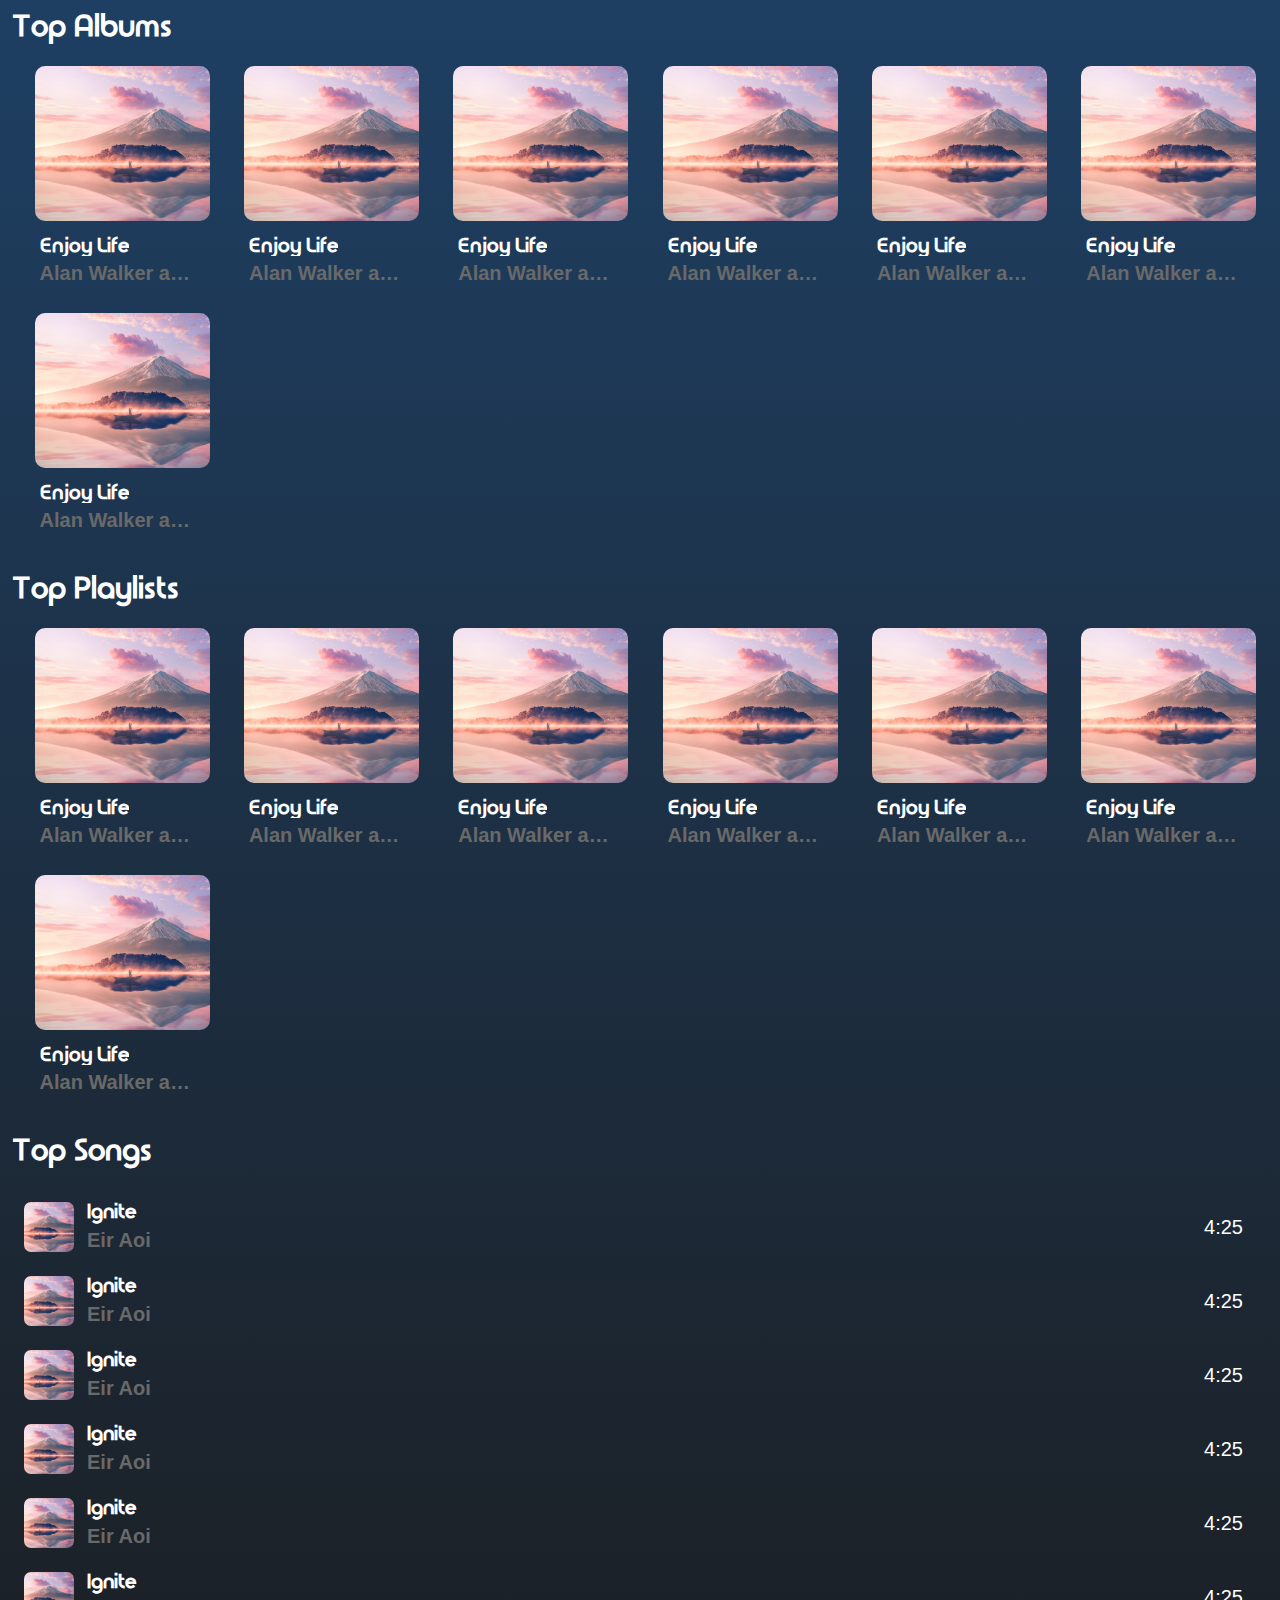
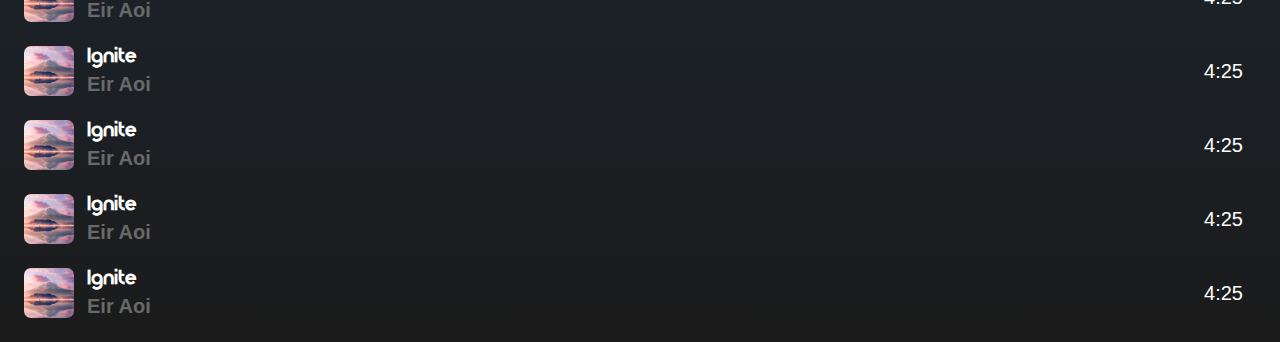
==== index/browse.html @ 94cae19e "Initialize Browse Section" ====
<!DOCTYPE html>
<html lang="en">
<head>
    <meta charset="UTF-8">
    <meta http-equiv="X-UA-Compatible" content="IE=edge">
    <meta name="viewport" content="width=device-width, initial-scale=1.0">
    <title>Browse Section</title>

    <!-- stylesheet link -->
    <link rel="stylesheet" href="../css/main.css">
    
    <!-- Add the Favicon -->
    <link rel="shortcut icon" href="../components/icons/icons8-music-32 (1).png" type="image/x-icon">

    <!-- FontAwesome CDN -->
    <link rel="stylesheet" href="https://cdnjs.cloudflare.com/ajax/libs/font-awesome/6.4.0/css/all.min.css" integrity="sha512-iecdLmaskl7CVkqkXNQ/ZH/XLlvWZOJyj7Yy7tcenmpD1ypASozpmT/E0iPtmFIB46ZmdtAc9eNBvH0H/ZpiBw==" crossorigin="anonymous" referrerpolicy="no-referrer" />

</head>
<body style="min-height: 100vh;">
    
    
    <section id="top-albums">
        <h2 class="section-title">Top Albums</h2>
        <ul class="boxs-list">
            <div class="box">
                <div class="box-thumb">
                    <img src="../components/images/img1.jpg" alt="box thumb">
                </div>
                    <h4 class="box-name">Enjoy Life</h4>
                    <h4 class="box-info">Alan Walker and Maissen Belgacem from the great Japan</h4>
            </div>
            <div class="box">
                <div class="box-thumb">
                    <img src="../components/images/img1.jpg" alt="box thumb">
                </div>
                    <h4 class="box-name">Enjoy Life</h4>
                    <h4 class="box-info">Alan Walker and Maissen Belgacem from the great Japan</h4>
            </div>
            <div class="box">
                <div class="box-thumb">
                    <img src="../components/images/img1.jpg" alt="box thumb">
                </div>
                    <h4 class="box-name">Enjoy Life</h4>
                    <h4 class="box-info">Alan Walker and Maissen Belgacem from the great Japan</h4>
            </div>
            <div class="box">
                <div class="box-thumb">
                    <img src="../components/images/img1.jpg" alt="box thumb">
                </div>
                    <h4 class="box-name">Enjoy Life</h4>
                    <h4 class="box-info">Alan Walker and Maissen Belgacem from the great Japan</h4>
            </div>
            <div class="box">
                <div class="box-thumb">
                    <img src="../components/images/img1.jpg" alt="box thumb">
                </div>
                    <h4 class="box-name">Enjoy Life</h4>
                    <h4 class="box-info">Alan Walker and Maissen Belgacem from the great Japan</h4>
            </div>
            <div class="box">
                <div class="box-thumb">
                    <img src="../components/images/img1.jpg" alt="box thumb">
                </div>
                    <h4 class="box-name">Enjoy Life</h4>
                    <h4 class="box-info">Alan Walker and Maissen Belgacem from the great Japan</h4>
            </div>
            <div class="box">
                <div class="box-thumb">
                    <img src="../components/images/img1.jpg" alt="box thumb">
                </div>
                    <h4 class="box-name">Enjoy Life</h4>
                    <h4 class="box-info">Alan Walker and Maissen Belgacem from the great Japan</h4>
            </div>            
    </section>

    <section id="top-playlists">
        <h2 class="section-title">Top Playlists</h2>
        <ul class="boxs-list">
            <div class="box">
                <div class="box-thumb">
                    <img src="../components/images/img1.jpg" alt="box thumb">
                </div>
                    <h4 class="box-name">Enjoy Life</h4>
                    <h4 class="box-info">Alan Walker and Maissen Belgacem from the great Japan</h4>
            </div>
            <div class="box">
                <div class="box-thumb">
                    <img src="../components/images/img1.jpg" alt="box thumb">
                </div>
                    <h4 class="box-name">Enjoy Life</h4>
                    <h4 class="box-info">Alan Walker and Maissen Belgacem from the great Japan</h4>
            </div>
            <div class="box">
                <div class="box-thumb">
                    <img src="../components/images/img1.jpg" alt="box thumb">
                </div>
                    <h4 class="box-name">Enjoy Life</h4>
                    <h4 class="box-info">Alan Walker and Maissen Belgacem from the great Japan</h4>
            </div>
            <div class="box">
                <div class="box-thumb">
                    <img src="../components/images/img1.jpg" alt="box thumb">
                </div>
                    <h4 class="box-name">Enjoy Life</h4>
                    <h4 class="box-info">Alan Walker and Maissen Belgacem from the great Japan</h4>
            </div>
            <div class="box">
                <div class="box-thumb">
                    <img src="../components/images/img1.jpg" alt="box thumb">
                </div>
                    <h4 class="box-name">Enjoy Life</h4>
                    <h4 class="box-info">Alan Walker and Maissen Belgacem from the great Japan</h4>
            </div>
            <div class="box">
                <div class="box-thumb">
                    <img src="../components/images/img1.jpg" alt="box thumb">
                </div>
                    <h4 class="box-name">Enjoy Life</h4>
                    <h4 class="box-info">Alan Walker and Maissen Belgacem from the great Japan</h4>
            </div>
            <div class="box">
                <div class="box-thumb">
                    <img src="../components/images/img1.jpg" alt="box thumb">
                </div>
                    <h4 class="box-name">Enjoy Life</h4>
                    <h4 class="box-info">Alan Walker and Maissen Belgacem from the great Japan</h4>
            </div>            
    </section>

    <section id="top-songs" class="playlists-container">
        <h2 class="section-title">Top Songs</h2>
        <ol>
            <li>
                <div class="box">
                    <div class="box-thumb">
                        <img src="../components/images/img1.jpg" alt="song thumb image couldn't be reloaded :(">
                    </div>
                    <div>
                    <h4 class="box-name">Ignite</h4>
                    <h4 class="box-info">Eir Aoi</h4>
                    </div>
                </div>
                <div>
                    <i class="fa-solid fa-square-caret-down"></i>
                    <span>4:25</span>
                </div>
            </li>
            <li>
                <div class="box">
                    <div class="box-thumb">
                        <img src="../components/images/img1.jpg" alt="song thumb image couldn't be reloaded :(">
                    </div>
                    <div>
                    <h4 class="box-name">Ignite</h4>
                    <h4 class="box-info">Eir Aoi</h4>
                    </div>
                </div>
                <div>
                    <i class="fa-solid fa-square-caret-down"></i>
                    <span>4:25</span>
                </div>
            </li>
            <li>
                <div class="box">
                    <div class="box-thumb">
                        <img src="../components/images/img1.jpg" alt="song thumb image couldn't be reloaded :(">
                    </div>
                    <div>
                    <h4 class="box-name">Ignite</h4>
                    <h4 class="box-info">Eir Aoi</h4>
                    </div>
                </div>
                <div>
                    <i class="fa-solid fa-square-caret-down"></i>
                    <span>4:25</span>
                </div>
            </li>
            <li>
                <div class="box">
                    <div class="box-thumb">
                        <img src="../components/images/img1.jpg" alt="song thumb image couldn't be reloaded :(">
                    </div>
                    <div>
                    <h4 class="box-name">Ignite</h4>
                    <h4 class="box-info">Eir Aoi</h4>
                    </div>
                </div>
                <div>
                    <i class="fa-solid fa-square-caret-down"></i>
                    <span>4:25</span>
                </div>
            </li>
            <li>
                <div class="box">
                    <div class="box-thumb">
                        <img src="../components/images/img1.jpg" alt="song thumb image couldn't be reloaded :(">
                    </div>
                    <div>
                    <h4 class="box-name">Ignite</h4>
                    <h4 class="box-info">Eir Aoi</h4>
                    </div>
                </div>
                <div>
                    <i class="fa-solid fa-square-caret-down"></i>
                    <span>4:25</span>
                </div>
            </li>
            <li>
                <div class="box">
                    <div class="box-thumb">
                        <img src="../components/images/img1.jpg" alt="song thumb image couldn't be reloaded :(">
                    </div>
                    <div>
                    <h4 class="box-name">Ignite</h4>
                    <h4 class="box-info">Eir Aoi</h4>
                    </div>
                </div>
                <div>
                    <i class="fa-solid fa-square-caret-down"></i>
                    <span>4:25</span>
                </div>
            </li>
            <li>
                <div class="box">
                    <div class="box-thumb">
                        <img src="../components/images/img1.jpg" alt="song thumb image couldn't be reloaded :(">
                    </div>
                    <div>
                    <h4 class="box-name">Ignite</h4>
                    <h4 class="box-info">Eir Aoi</h4>
                    </div>
                </div>
                <div>
                    <i class="fa-solid fa-square-caret-down"></i>
                    <span>4:25</span>
                </div>
            </li>
            <li>
                <div class="box">
                    <div class="box-thumb">
                        <img src="../components/images/img1.jpg" alt="song thumb image couldn't be reloaded :(">
                    </div>
                    <div>
                    <h4 class="box-name">Ignite</h4>
                    <h4 class="box-info">Eir Aoi</h4>
                    </div>
                </div>
                <div>
                    <i class="fa-solid fa-square-caret-down"></i>
                    <span>4:25</span>
                </div>
            </li>
            <li>
                <div class="box">
                    <div class="box-thumb">
                        <img src="../components/images/img1.jpg" alt="song thumb image couldn't be reloaded :(">
                    </div>
                    <div>
                    <h4 class="box-name">Ignite</h4>
                    <h4 class="box-info">Eir Aoi</h4>
                    </div>
                </div>
                <div>
                    <i class="fa-solid fa-square-caret-down"></i>
                    <span>4:25</span>
                </div>
            </li>
            <li>
                <div class="box">
                    <div class="box-thumb">
                        <img src="../components/images/img1.jpg" alt="song thumb image couldn't be reloaded :(">
                    </div>
                    <div>
                    <h4 class="box-name">Ignite</h4>
                    <h4 class="box-info">Eir Aoi</h4>
                    </div>
                </div>
                <div>
                    <i class="fa-solid fa-square-caret-down"></i>
                    <span>4:25</span>
                </div>
            </li>
        </ol>        
    </section>

</body>
</html>
---- css/main.css ----
@font-face {
  font-family: "Astonpoliz";
  src: url("../../components/fonts/Astonpoliz.ttf") format("truetype");
}
html, body, div, span, applet, object, iframe,
h1, h2, h3, h4, h5, h6, p, blockquote, pre,
a, abbr, acronym, address, big, cite, code,
del, dfn, em, img, ins, kbd, q, s, samp,
small, strike, strong, sub, sup, tt, var,
b, u, i, center,
dl, dt, dd, ol, ul, li,
fieldset, form, label, legend,
table, caption, tbody, tfoot, thead, tr, th, td,
article, aside, canvas, details, embed,
figure, figcaption, footer, header, hgroup,
menu, nav, output, ruby, section, summary,
time, mark, audio, video {
  margin: 0;
  padding: 0;
  border: 0;
  box-sizing: border-box;
}

body {
  line-height: 1;
}

ol, ul {
  list-style: none;
}

blockquote, q {
  quotes: none;
}

blockquote:before, blockquote:after,
q:before, q:after {
  content: "";
  content: none;
}

table {
  border-collapse: collapse;
  border-spacing: 0;
}

*::selection {
  background: #30649e;
  color: #fff;
}

.container {
  padding: 0 2.5%;
}

.row {
  display: flex;
  flex-wrap: nowrap;
}

@media only screen and (max-width: 600px) {
  .col-0 {
    display: none;
  }
  .col-1 {
    width: 8.33%;
  }
  .col-2 {
    width: 16.66%;
  }
  .col-3 {
    width: 25%;
  }
  .col-4 {
    width: 33.33%;
  }
  .col-5 {
    width: 41.66%;
  }
  .col-6 {
    width: 50%;
  }
  .col-7 {
    width: 58.33%;
  }
  .col-8 {
    width: 66.66%;
  }
  .col-9 {
    width: 75%;
  }
  .col-10 {
    width: 83.33%;
  }
  .col-11 {
    width: 91.66%;
  }
  .col-12 {
    width: 100%;
  }
}
@media only screen and (min-width: 600px) and (max-width: 768px) {
  .col-sm-0 {
    display: none;
  }
  .col-sm-1 {
    width: 8.33%;
  }
  .col-sm-2 {
    width: 16.66%;
  }
  .col-sm-3 {
    width: 25%;
  }
  .col-sm-4 {
    width: 33.33%;
  }
  .col-sm-5 {
    width: 41.66%;
  }
  .col-sm-6 {
    width: 50%;
  }
  .col-sm-7 {
    width: 58.33%;
  }
  .col-sm-8 {
    width: 66.66%;
  }
  .col-sm-9 {
    width: 75%;
  }
  .col-sm-10 {
    width: 83.33%;
  }
  .col-sm-11 {
    width: 91.66%;
  }
  .col-sm-12 {
    width: 100%;
  }
}
@media only screen and (min-width: 768px) and (max-width: 992px) {
  .col-md-0 {
    display: none;
  }
  .col-md-1 {
    width: 8.33%;
  }
  .col-md-2 {
    width: 16.66%;
  }
  .col-md-3 {
    width: 25%;
  }
  .col-md-4 {
    width: 33.33%;
  }
  .col-md-5 {
    width: 41.66%;
  }
  .col-md-6 {
    width: 50%;
  }
  .col-md-7 {
    width: 58.33%;
  }
  .col-md-8 {
    width: 66.66%;
  }
  .col-md-9 {
    width: 75%;
  }
  .col-md-10 {
    width: 83.33%;
  }
  .col-md-11 {
    width: 91.66%;
  }
  .col-md-12 {
    width: 100%;
  }
}
@media only screen and (min-width: 992px) and (max-width: 1200px) {
  .box {
    padding: 0 5%;
  }
  .col-lg-0 {
    display: none;
  }
  .col-lg-1 {
    width: 8.33%;
  }
  .col-lg-2 {
    width: 16.66%;
  }
  .col-lg-3 {
    width: 25%;
  }
  .col-lg-4 {
    width: 33.33%;
  }
  .col-lg-5 {
    width: 41.66%;
  }
  .col-lg-6 {
    width: 50%;
  }
  .col-lg-7 {
    width: 58.33%;
  }
  .col-lg-8 {
    width: 66.66%;
  }
  .col-lg-9 {
    width: 75%;
  }
  .col-lg-10 {
    width: 83.33%;
  }
  .col-lg-11 {
    width: 91.66%;
  }
  .col-lg-12 {
    width: 100%;
  }
}
@media only screen and (min-width: 1200px) {
  .box {
    padding: 0 6%;
  }
  .col-ex-lg-0 {
    display: none;
  }
  .col-ex-lg-1 {
    width: 8.33%;
  }
  .col-ex-lg-2 {
    width: 16.66%;
  }
  .col-ex-lg-3 {
    width: 25%;
  }
  .col-ex-lg-4 {
    width: 33.33%;
  }
  .col-ex-lg-5 {
    width: 41.66%;
  }
  .col-ex-lg-6 {
    width: 50%;
  }
  .col-ex-lg-7 {
    width: 58.33%;
  }
  .col-ex-lg-8 {
    width: 66.66%;
  }
  .col-ex-lg-9 {
    width: 75%;
  }
  .col-ex-lg-10 {
    width: 83.33%;
  }
  .col-ex-lg-11 {
    width: 91.66%;
  }
  .col-ex-lg-12 {
    width: 100%;
  }
}
#navbar {
  height: 60px;
  color: white;
  background: #1b1b1b;
  position: fixed;
  top: 0;
  left: 0;
  width: 100%;
  z-index: 10;
}
#navbar .row {
  justify-content: space-between;
  flex-wrap: nowrap;
  align-items: center;
  height: inherit;
  padding: 0 1.3rem;
}
#navbar .row div {
  display: flex;
  align-items: center;
}
#navbar .navbar__logo {
  font-size: 3.2rem;
  display: inline-block;
  margin-left: 2rem;
}
#navbar .navbar__logo span {
  color: #2a588a;
}
#navbar i {
  font-size: 3.2rem;
  cursor: pointer;
}

@media only screen and (min-width: 769px) {
  #navbar {
    display: none;
  }
}
#aside-menu {
  width: 220px;
  background: black;
  height: calc(100vh - 80px);
  font-size: 1.9rem;
  font-family: sans-serif;
  overflow-y: scroll;
  scroll-behavior: smooth;
  padding-top: 1rem;
  display: inline-flex;
  flex-direction: column;
  justify-content: space-between;
  position: fixed;
  left: 0;
  top: 0;
  /* width */
  /* Track */
  /* Handle */
  /* Handle on hover */
}
#aside-menu::-webkit-scrollbar {
  width: 8px;
}
#aside-menu::-webkit-scrollbar-track {
  background: none;
}
#aside-menu::-webkit-scrollbar-thumb {
  background: #353535;
}
#aside-menu::-webkit-scrollbar-thumb:hover {
  background: #4e4e4e;
}
#aside-menu .aside-menu__links .aside-menu__item {
  color: #696969;
  text-decoration: none;
  display: block;
  padding: 1.5rem 1.3rem;
  cursor: pointer;
  font-weight: bold;
  display: flex;
  transition: 0.2s;
}
#aside-menu .aside-menu__links .aside-menu__item i {
  margin-right: 0.8rem;
}
#aside-menu .aside-menu__links .aside-menu__item:hover {
  background-color: rgba(30, 63, 99, 0.3);
}
#aside-menu .aside-menu__links .aside-menu__item:active {
  background-color: rgba(80, 138, 202, 0.3);
}
#aside-menu .aside-menu__links .aside-menu__separator {
  color: #696969;
  text-decoration: none;
  display: block;
  padding: 1.5rem 1.3rem;
  cursor: pointer;
  font-weight: bold;
  display: flex;
  color: white !important;
  padding-top: 4rem;
  font-family: "Astonpoliz", sans-serif;
  color: #2a588a;
  font-size: 2.3rem;
  cursor: initial;
}
#aside-menu .aside-menu__links .aside-menu__separator i {
  margin-right: 0.8rem;
}
#aside-menu #aside-menu__log-in {
  font-size: 1.9rem;
  margin: 5rem 0.2rem 1rem 1rem;
  padding: 1.4rem 3.5rem;
  display: block;
  font-family: "Astonpoliz", sans-serif;
  background: #1e3f63;
  color: white;
  text-decoration: none;
  cursor: pointer;
  text-align: center;
}

#aside-menu__behind {
  position: fixed;
  width: 100vw;
  height: calc(100vh - 60px);
  background-color: rgba(255, 255, 255, 0.561);
  top: 60px;
  left: 0;
  opacity: 0;
  display: none;
  transition: opacity 0.9s;
  z-index: 9;
}

@media only screen and (max-width: 769px) {
  #aside-menu {
    height: calc(100vh - 80px - 60px);
    left: -220px;
    top: 60px;
    transition: 0.2s left;
    transition-timing-function: ease-in-out;
    z-index: 10;
  }
  .active-aside-menu {
    left: 0 !important;
  }
  .active-aside-menu-behind {
    display: block !important;
    transition: opacity 0.9s;
    opacity: 0.3 !important;
  }
}
.active-aside-menu-item {
  color: #2a588a !important;
}

#loader-section {
  height: calc(100vh - 80px);
  width: calc(100% - 220px);
  box-sizing: border-box;
  margin-left: 220px;
  display: block;
  overflow-y: scroll;
  scroll-behavior: smooth;
  /* Track */
  /* Handle */
  /* Handle on hover */
}
#loader-section::-webkit-scrollbar {
  width: 12px;
}
#loader-section::-webkit-scrollbar-track {
  background: none;
}
#loader-section::-webkit-scrollbar-thumb {
  background: gray;
}
#loader-section::-webkit-scrollbar-thumb:hover {
  background: #676767;
}

@media only screen and (max-width: 769px) {
  #loader-section {
    margin-left: 0;
    margin-top: 60px;
    height: calc(100vh - 60px - 80px);
    width: 100%;
  }
}
.no-scroll {
  overflow-y: hidden;
}

.active-section {
  display: block !important;
}

#toolbar {
  width: 100%;
  height: 80px;
  background: #1b1b1b;
  position: fixed;
  left: 0;
  bottom: 0;
  z-index: 10;
}
#toolbar .row {
  height: 100%;
}
#toolbar .row > div {
  padding: 1rem;
  height: 100%;
}
#toolbar i {
  transition: 0.2s;
  cursor: pointer;
  font-size: 1.9rem;
}
#toolbar i:hover {
  color: #2a588a;
}
#toolbar #toolbar__music-thumb {
  display: flex;
  align-items: center;
  justify-content: center;
}
#toolbar #toolbar__music-thumb div {
  width: 5rem;
  height: 5rem;
  overflow: hidden;
  display: flex;
  align-items: center;
  justify-content: center;
  border-radius: 50%;
}
#toolbar #toolbar__music-thumb img {
  height: 100%;
}
#toolbar #toolbar__music-name {
  padding: 0.7rem;
  font-weight: 400;
}
#toolbar #toolbar__music-name h4 {
  font-size: 1.9rem;
  margin-bottom: 1rem;
}
#toolbar #toolbar__music-name h5 {
  color: #696969;
  font-family: sans-serif;
}
#toolbar #toolbar__playback-controls {
  display: flex;
  flex-direction: column;
  align-items: center;
  justify-content: flex-end;
  padding-bottom: 1.3rem;
}
#toolbar #toolbar__playback-controls #toolbar__playback-buttons {
  margin-bottom: 1.3rem;
}
#toolbar #toolbar__playback-controls #toolbar__playback-buttons > * {
  padding: 1rem;
  padding-bottom: 0.5rem;
}
#toolbar #toolbar__playback-controls #toolbar__playback-buttons #play-stop {
  font-size: 2.5rem;
}
#toolbar #toolbar__playback-controls input {
  width: 100%;
}
#toolbar #toolbar__playback-controls input {
  appearance: none;
  height: 3px;
  border-radius: 5px;
  background: #d3d3d3;
  outline: none;
  opacity: 0.7;
  transition: 0.2s;
  transition: opacity 0.2s;
}
#toolbar #toolbar__playback-controls input:hover {
  opacity: 1;
}
#toolbar #toolbar__playback-controls input::-webkit-slider-thumb {
  appearance: none;
  width: 15px;
  height: 15px;
  border-radius: 50%;
  background: #2a588a;
  cursor: pointer;
}
#toolbar #toolbar__playback-controls input::-moz-range-thumb {
  appearance: none;
  width: 15px;
  height: 15px;
  border-radius: 50%;
  background: #2a588a;
  cursor: pointer;
}
#toolbar #toolbar__settings {
  padding-bottom: 1.3rem;
}
#toolbar #toolbar__settings .row {
  align-items: center;
  justify-content: center;
}
#toolbar #toolbar__settings .row div {
  border: none;
  height: fit-content;
  display: flex;
  align-items: flex-end;
  justify-content: center;
  padding: 0;
}
#toolbar #toolbar__settings .row div input {
  margin: 0 1rem;
  margin-bottom: 0.3rem;
  width: 70%;
}
#toolbar #toolbar__settings .row div input {
  appearance: none;
  height: 3px;
  border-radius: 5px;
  background: #d3d3d3;
  outline: none;
  opacity: 0.7;
  transition: 0.2s;
  transition: opacity 0.2s;
}
#toolbar #toolbar__settings .row div input:hover {
  opacity: 1;
}
#toolbar #toolbar__settings .row div input::-webkit-slider-thumb {
  appearance: none;
  width: 15px;
  height: 15px;
  border-radius: 50%;
  background: #2a588a;
  cursor: pointer;
}
#toolbar #toolbar__settings .row div input::-moz-range-thumb {
  appearance: none;
  width: 15px;
  height: 15px;
  border-radius: 50%;
  background: #2a588a;
  cursor: pointer;
}
#toolbar #toolbar__settings .row i {
  outline: none;
}

#about-section {
  background: gray;
}

#albums-section {
  background: red;
}

#artist-section {
  background: darkcyan;
}

#top-albums,
#top-playlists {
  scroll-behavior: smooth;
  /* Track */
  /* Handle */
  /* Handle on hover */
  padding: 1.2rem;
  margin-bottom: 1rem;
}
#top-albums::-webkit-scrollbar,
#top-playlists::-webkit-scrollbar {
  width: 12px;
}
#top-albums::-webkit-scrollbar-track,
#top-playlists::-webkit-scrollbar-track {
  background: none;
}
#top-albums::-webkit-scrollbar-thumb,
#top-playlists::-webkit-scrollbar-thumb {
  background: gray;
}
#top-albums::-webkit-scrollbar-thumb:hover,
#top-playlists::-webkit-scrollbar-thumb:hover {
  background: #676767;
}
#top-albums .boxs-list,
#top-playlists .boxs-list {
  display: grid;
  grid-template-columns: repeat(auto-fill, minmax(195px, 1fr));
  row-gap: 2rem;
  margin: auto;
}
#top-albums .section-title,
#top-playlists .section-title {
  margin-bottom: 2.4rem;
  font-family: "Astonpoliz", sans-serif;
}
#top-albums .box,
#top-playlists .box {
  display: flex;
  align-items: flex-start;
  flex-direction: column;
  justify-content: flex-start;
  margin: 0 10px;
  text-align: left;
  cursor: pointer;
}
#top-albums .box .box-thumb,
#top-playlists .box .box-thumb {
  height: 155px;
  width: 175px;
  display: inherit;
  align-items: inherit;
  justify-content: inherit;
  overflow: hidden;
  margin-bottom: 1.5rem;
  border-radius: 1rem;
}
#top-albums .box .box-thumb img,
#top-playlists .box .box-thumb img {
  height: 100%;
}
#top-albums .box .box-name,
#top-playlists .box .box-name {
  font-family: "Astonpoliz", sans-serif;
  margin-bottom: 0.7rem;
  overflow: hidden;
  text-overflow: ellipsis;
  display: -webkit-box;
  -webkit-line-clamp: 1; /* number of lines to show */
  -webkit-box-orient: vertical;
  margin-left: 0.5rem;
}
#top-albums .box .box-info,
#top-playlists .box .box-info {
  color: #696969;
  max-width: 100%;
  margin-bottom: 1rem;
  overflow: hidden;
  text-overflow: ellipsis;
  display: -webkit-box;
  -webkit-line-clamp: 1; /* number of lines to show */
  -webkit-box-orient: vertical;
  margin-left: 0.5rem;
}

#top-songs {
  padding: 1.2rem;
}
#top-songs .section-title {
  margin-bottom: 2.4rem;
  font-family: "Astonpoliz", sans-serif;
}
#top-songs li {
  display: flex;
  justify-content: space-between;
  align-items: center;
  transition: background-color 0.2s;
  margin-right: 1.3rem;
  list-style-type: none;
  padding: 1.2rem;
  border-radius: 5px;
  cursor: pointer;
}
#top-songs li:hover {
  background: rgba(30, 63, 99, 0.3);
}
#top-songs li:hover i {
  opacity: 1;
}
#top-songs li .box {
  display: flex;
  padding: 0;
}
#top-songs li .box-thumb {
  width: 50px;
  height: 50px;
  display: flex;
  align-items: center;
  justify-content: center;
  overflow: hidden;
  margin-right: 1.3rem;
  border-radius: 7px;
}
#top-songs li .box-thumb img {
  height: 100%;
}
#top-songs li .box-name {
  font-family: "Astonpoliz", sans-serif;
  margin-bottom: 0.8rem;
}
#top-songs li .box-info {
  color: #696969;
}
#top-songs li i {
  margin-right: 1rem;
  cursor: pointer;
  transition: 0.2s;
  opacity: 0;
  padding: 1rem;
  transform: rotateX(180deg);
}
#top-songs li i:hover {
  color: #1e3f63;
}

#favorite-section {
  background: royalblue;
}

#playlists-section {
  background: crimson;
}

#search-section {
  background: tomato;
}

#songs-section {
  background: orangered;
}

#recently-added-section {
  background: blueviolet;
}

:root {
  font-size: 62.5%;
}

body {
  font-family: sans-serif;
  background: linear-gradient(to bottom, #1e3f63, #1b1b1b);
  color: white;
  overflow-x: hidden;
  position: relative;
  font-size: 2rem;
}

.active-item {
  outline: none;
}/*# sourceMappingURL=main.css.map */
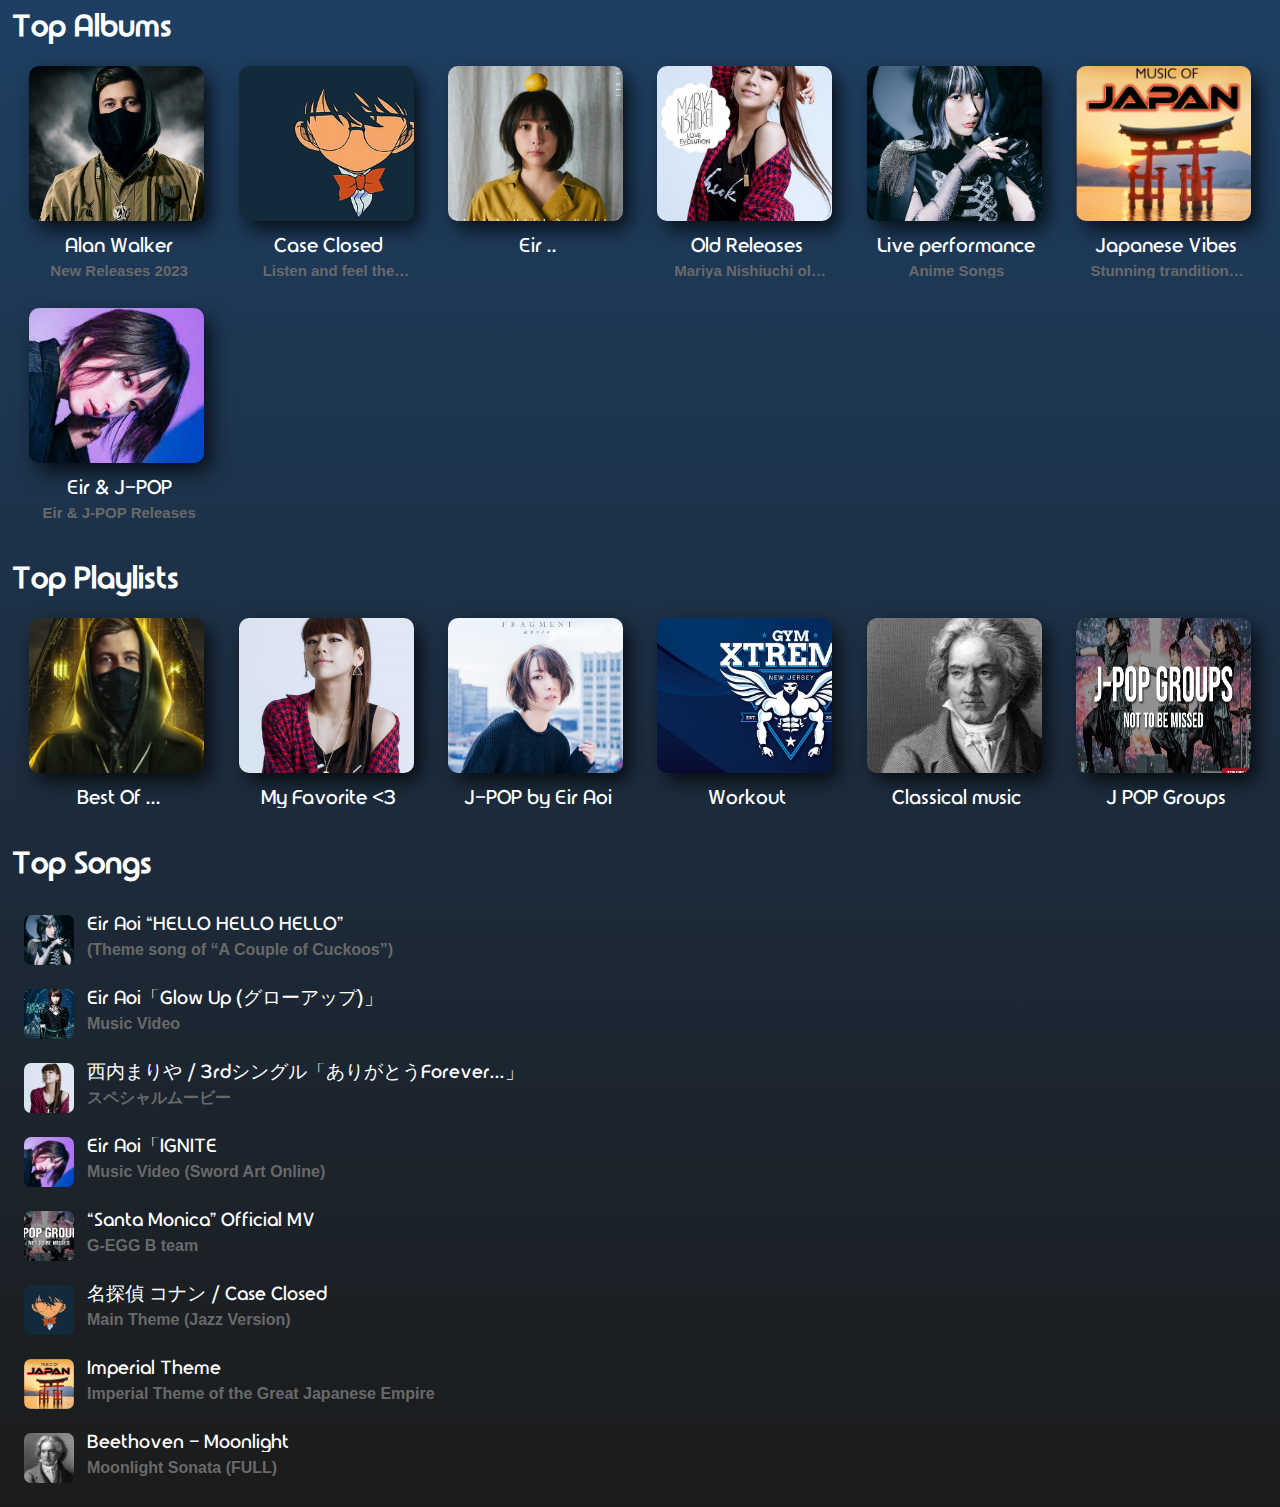
==== commit cbc563fe: "fill Browse section with the appropriates images and names" ====
--- a/index/browse.html
+++ b/index/browse.html
@@ -22,109 +22,100 @@
     <section id="top-albums">
         <h2 class="section-title">Top Albums</h2>
         <ul class="boxs-list">
-            <div class="box">
-                <div class="box-thumb">
-                    <img src="../components/images/img1.jpg" alt="box thumb">
-                </div>
-                    <h4 class="box-name">Enjoy Life</h4>
-                    <h4 class="box-info">Alan Walker and Maissen Belgacem from the great Japan</h4>
-            </div>
-            <div class="box">
-                <div class="box-thumb">
-                    <img src="../components/images/img1.jpg" alt="box thumb">
-                </div>
-                    <h4 class="box-name">Enjoy Life</h4>
-                    <h4 class="box-info">Alan Walker and Maissen Belgacem from the great Japan</h4>
-            </div>
-            <div class="box">
-                <div class="box-thumb">
-                    <img src="../components/images/img1.jpg" alt="box thumb">
-                </div>
-                    <h4 class="box-name">Enjoy Life</h4>
-                    <h4 class="box-info">Alan Walker and Maissen Belgacem from the great Japan</h4>
-            </div>
-            <div class="box">
-                <div class="box-thumb">
-                    <img src="../components/images/img1.jpg" alt="box thumb">
-                </div>
-                    <h4 class="box-name">Enjoy Life</h4>
-                    <h4 class="box-info">Alan Walker and Maissen Belgacem from the great Japan</h4>
-            </div>
-            <div class="box">
-                <div class="box-thumb">
-                    <img src="../components/images/img1.jpg" alt="box thumb">
-                </div>
-                    <h4 class="box-name">Enjoy Life</h4>
-                    <h4 class="box-info">Alan Walker and Maissen Belgacem from the great Japan</h4>
-            </div>
-            <div class="box">
-                <div class="box-thumb">
-                    <img src="../components/images/img1.jpg" alt="box thumb">
-                </div>
-                    <h4 class="box-name">Enjoy Life</h4>
-                    <h4 class="box-info">Alan Walker and Maissen Belgacem from the great Japan</h4>
-            </div>
-            <div class="box">
-                <div class="box-thumb">
-                    <img src="../components/images/img1.jpg" alt="box thumb">
-                </div>
-                    <h4 class="box-name">Enjoy Life</h4>
-                    <h4 class="box-info">Alan Walker and Maissen Belgacem from the great Japan</h4>
-            </div>            
+            <a href="#" class="box">
+                <div class="box-thumb">
+                    <img src="../components/images/alan-walker.jfif" alt="box thumb">
+                </div>
+                    <h4 class="box-name">Alan Walker</h4>
+                    <h4 class="box-info">New Releases 2023</h4>
+            </a>
+            <a href="#" class="box">
+                <div class="box-thumb">
+                    <img src="../components/images/conan.jpg" alt="box thumb">
+                </div>
+                    <h4 class="box-name">Case Closed</h4>
+                    <h4 class="box-info">Listen and feel the power of intelligence</h4>
+            </a>
+            <a href="#" class="box">
+                <div class="box-thumb">
+                    <img src="../components/images/eir 2.png" alt="box thumb">
+                </div>
+                    <h4 class="box-name">Eir ..</h4>
+            </a>
+            <a href="#" class="box">
+                <div class="box-thumb">
+                    <img src="../components/images/mariya love evolution.jpg" alt="box thumb">
+                </div>
+                    <h4 class="box-name">Old Releases</h4>
+                    <h4 class="box-info">Mariya Nishiuchi old 2015 Releases</h4>
+            </a>
+            <a href="#" class="box">
+                <div class="box-thumb">
+                    <img src="../components/images/Eir 4.jpg" alt="box thumb">
+                </div>
+                    <h4 class="box-name">Live performance</h4>
+                    <h4 class="box-info">Anime Songs</h4>
+            </a>
+            <a href="#" class="box">
+                <div class="box-thumb">
+                    <img src="../components/images/japan 1.jpg" alt="box thumb">
+                </div>
+                    <h4 class="box-name">Japanese Vibes</h4>
+                    <h4 class="box-info">Stunning tranditional japanese music</h4>
+            </a>
+            <a href="#" class="box">
+                <div class="box-thumb">
+                    <img src="../components/images/eir 5.jfif" alt="box thumb">
+                </div>
+                    <h4 class="box-name">Eir & J-POP</h4>
+                    <h4 class="box-info">Eir & J-POP Releases</h4>
+            </a>            
     </section>
 
     <section id="top-playlists">
         <h2 class="section-title">Top Playlists</h2>
         <ul class="boxs-list">
-            <div class="box">
-                <div class="box-thumb">
-                    <img src="../components/images/img1.jpg" alt="box thumb">
-                </div>
-                    <h4 class="box-name">Enjoy Life</h4>
-                    <h4 class="box-info">Alan Walker and Maissen Belgacem from the great Japan</h4>
+            <a href="#" class="box">
+                <div class="box-thumb">
+                    <img src="../components/images/alan-walker2.jpg" alt="box thumb">
+                </div>
+                    <h4 class="box-name">Best Of ...</h4>
+                    <!-- <h4 class="box-info">Alan Walker and Maissen Belgacem from the great Japan</h4> -->
+            </a>            
+            <a href="#" class="box">
+                <div class="box-thumb">
+                    <img src="../components/images/mariya 6.jfif" alt="box thumb">
+                </div>
+                    <h4 class="box-name">My Favorite <3</h4>
+                    <!-- <h4 class="box-info">Alan Walker and Maissen Belgacem from the great Japan</h4> -->
             </div>
-            <div class="box">
-                <div class="box-thumb">
-                    <img src="../components/images/img1.jpg" alt="box thumb">
-                </div>
-                    <h4 class="box-name">Enjoy Life</h4>
-                    <h4 class="box-info">Alan Walker and Maissen Belgacem from the great Japan</h4>
-            </div>
-            <div class="box">
-                <div class="box-thumb">
-                    <img src="../components/images/img1.jpg" alt="box thumb">
-                </div>
-                    <h4 class="box-name">Enjoy Life</h4>
-                    <h4 class="box-info">Alan Walker and Maissen Belgacem from the great Japan</h4>
-            </div>
-            <div class="box">
-                <div class="box-thumb">
-                    <img src="../components/images/img1.jpg" alt="box thumb">
-                </div>
-                    <h4 class="box-name">Enjoy Life</h4>
-                    <h4 class="box-info">Alan Walker and Maissen Belgacem from the great Japan</h4>
-            </div>
-            <div class="box">
-                <div class="box-thumb">
-                    <img src="../components/images/img1.jpg" alt="box thumb">
-                </div>
-                    <h4 class="box-name">Enjoy Life</h4>
-                    <h4 class="box-info">Alan Walker and Maissen Belgacem from the great Japan</h4>
-            </div>
-            <div class="box">
-                <div class="box-thumb">
-                    <img src="../components/images/img1.jpg" alt="box thumb">
-                </div>
-                    <h4 class="box-name">Enjoy Life</h4>
-                    <h4 class="box-info">Alan Walker and Maissen Belgacem from the great Japan</h4>
-            </div>
-            <div class="box">
-                <div class="box-thumb">
-                    <img src="../components/images/img1.jpg" alt="box thumb">
-                </div>
-                    <h4 class="box-name">Enjoy Life</h4>
-                    <h4 class="box-info">Alan Walker and Maissen Belgacem from the great Japan</h4>
-            </div>            
+            <a href="#" class="box">
+                <div class="box-thumb">
+                    <img src="../components/images/eir 3.jfif" alt="box thumb">
+                </div>
+                    <h4 class="box-name">J-POP by Eir Aoi</h4>
+                    <!-- <h4 class="box-info">Alan Walker and Maissen Belgacem from the great Japan</h4> -->
+            </a>
+            <a href="#" class="box">
+                <div class="box-thumb">
+                    <img src="../components/images/gym.jpg" alt="box thumb">
+                </div>
+                    <h4 class="box-name">Workout</h4>
+            </a>
+            <a href="#" class="box">
+                <div class="box-thumb">
+                    <img src="../components/images/beet.avif" alt="box thumb">
+                </div>
+                    <h4 class="box-name">Classical music</h4>
+                    <!-- <h4 class="box-info">Alan Walker and Maissen Belgacem from the great Japan</h4> -->
+            </a>
+            <a href="#" class="box">
+                <div class="box-thumb">
+                    <img src="../components/images/jpop.webp" alt="box thumb" style="width: 100%;">
+                </div>
+                    <h4 class="box-name">J POP Groups</h4>
+                    <!-- <h4 class="box-info">Alan Walker and Maissen Belgacem from the great Japan</h4> -->
+            </a>            
     </section>
 
     <section id="top-songs" class="playlists-container">
@@ -133,151 +124,113 @@
             <li>
                 <div class="box">
                     <div class="box-thumb">
-                        <img src="../components/images/img1.jpg" alt="song thumb image couldn't be reloaded :(">
-                    </div>
-                    <div>
-                    <h4 class="box-name">Ignite</h4>
-                    <h4 class="box-info">Eir Aoi</h4>
-                    </div>
-                </div>
-                <div>
-                    <i class="fa-solid fa-square-caret-down"></i>
-                    <span>4:25</span>
-                </div>
-            </li>
-            <li>
-                <div class="box">
-                    <div class="box-thumb">
-                        <img src="../components/images/img1.jpg" alt="song thumb image couldn't be reloaded :(">
-                    </div>
-                    <div>
-                    <h4 class="box-name">Ignite</h4>
-                    <h4 class="box-info">Eir Aoi</h4>
-                    </div>
-                </div>
-                <div>
-                    <i class="fa-solid fa-square-caret-down"></i>
-                    <span>4:25</span>
-                </div>
-            </li>
-            <li>
-                <div class="box">
-                    <div class="box-thumb">
-                        <img src="../components/images/img1.jpg" alt="song thumb image couldn't be reloaded :(">
-                    </div>
-                    <div>
-                    <h4 class="box-name">Ignite</h4>
-                    <h4 class="box-info">Eir Aoi</h4>
-                    </div>
-                </div>
-                <div>
-                    <i class="fa-solid fa-square-caret-down"></i>
-                    <span>4:25</span>
-                </div>
-            </li>
-            <li>
-                <div class="box">
-                    <div class="box-thumb">
-                        <img src="../components/images/img1.jpg" alt="song thumb image couldn't be reloaded :(">
-                    </div>
-                    <div>
-                    <h4 class="box-name">Ignite</h4>
-                    <h4 class="box-info">Eir Aoi</h4>
-                    </div>
-                </div>
-                <div>
-                    <i class="fa-solid fa-square-caret-down"></i>
-                    <span>4:25</span>
-                </div>
-            </li>
-            <li>
-                <div class="box">
-                    <div class="box-thumb">
-                        <img src="../components/images/img1.jpg" alt="song thumb image couldn't be reloaded :(">
-                    </div>
-                    <div>
-                    <h4 class="box-name">Ignite</h4>
-                    <h4 class="box-info">Eir Aoi</h4>
-                    </div>
-                </div>
-                <div>
-                    <i class="fa-solid fa-square-caret-down"></i>
-                    <span>4:25</span>
-                </div>
-            </li>
-            <li>
-                <div class="box">
-                    <div class="box-thumb">
-                        <img src="../components/images/img1.jpg" alt="song thumb image couldn't be reloaded :(">
-                    </div>
-                    <div>
-                    <h4 class="box-name">Ignite</h4>
-                    <h4 class="box-info">Eir Aoi</h4>
-                    </div>
-                </div>
-                <div>
-                    <i class="fa-solid fa-square-caret-down"></i>
-                    <span>4:25</span>
-                </div>
-            </li>
-            <li>
-                <div class="box">
-                    <div class="box-thumb">
-                        <img src="../components/images/img1.jpg" alt="song thumb image couldn't be reloaded :(">
-                    </div>
-                    <div>
-                    <h4 class="box-name">Ignite</h4>
-                    <h4 class="box-info">Eir Aoi</h4>
-                    </div>
-                </div>
-                <div>
-                    <i class="fa-solid fa-square-caret-down"></i>
-                    <span>4:25</span>
-                </div>
-            </li>
-            <li>
-                <div class="box">
-                    <div class="box-thumb">
-                        <img src="../components/images/img1.jpg" alt="song thumb image couldn't be reloaded :(">
-                    </div>
-                    <div>
-                    <h4 class="box-name">Ignite</h4>
-                    <h4 class="box-info">Eir Aoi</h4>
-                    </div>
-                </div>
-                <div>
-                    <i class="fa-solid fa-square-caret-down"></i>
-                    <span>4:25</span>
-                </div>
-            </li>
-            <li>
-                <div class="box">
-                    <div class="box-thumb">
-                        <img src="../components/images/img1.jpg" alt="song thumb image couldn't be reloaded :(">
-                    </div>
-                    <div>
-                    <h4 class="box-name">Ignite</h4>
-                    <h4 class="box-info">Eir Aoi</h4>
-                    </div>
-                </div>
-                <div>
-                    <i class="fa-solid fa-square-caret-down"></i>
-                    <span>4:25</span>
-                </div>
-            </li>
-            <li>
-                <div class="box">
-                    <div class="box-thumb">
-                        <img src="../components/images/img1.jpg" alt="song thumb image couldn't be reloaded :(">
-                    </div>
-                    <div>
-                    <h4 class="box-name">Ignite</h4>
-                    <h4 class="box-info">Eir Aoi</h4>
-                    </div>
-                </div>
-                <div>
-                    <i class="fa-solid fa-square-caret-down"></i>
-                    <span>4:25</span>
+                        <img src="../components/images/eir 1.jpg" alt="song thumb image couldn't be reloaded :(">
+                    </div>
+                    <div>
+                    <h4 class="box-name">Eir Aoi “HELLO HELLO HELLO” </h4>
+                    <h4 class="box-info">(Theme song of “A Couple of Cuckoos”)</h4>
+                    </div>
+                </div>
+                <div>
+                    <i class="fa-solid fa-square-caret-down"></i>
+                </div>
+            </li>
+            <li>
+                <div class="box">
+                    <div class="box-thumb">
+                        <img src="../components/images/eir ignite.jpg" alt="song thumb image couldn't be reloaded :(">
+                    </div>
+                    <div>
+                    <h4 class="box-name">Eir Aoi「Glow Up (グローアップ)」</h4>
+                    <h4 class="box-info">Music Video</h4>
+                    </div>
+                </div>
+                <div>
+                    <i class="fa-solid fa-square-caret-down"></i>
+                </div>
+            </li>
+            <li>
+                <div class="box">
+                    <div class="box-thumb">
+                        <img src="../components/images/mariya 6.jfif" alt="song thumb image couldn't be reloaded :(">
+                    </div>
+                    <div>
+                    <h4 class="box-name">西内まりや / 3rdシングル「ありがとうForever...」</h4>
+                    <h4 class="box-info">スペシャルムービー</h4>
+                    </div>
+                </div>
+                <div>
+                    <i class="fa-solid fa-square-caret-down"></i>
+                </div>
+            </li>
+            <li>
+                <div class="box">
+                    <div class="box-thumb">
+                        <img src="../components/images/eir 5.jfif" alt="song thumb image couldn't be reloaded :(">
+                    </div>
+                    <div>
+                    <h4 class="box-name">Eir Aoi「IGNITE</h4>
+                    <h4 class="box-info">Music Video (Sword Art Online)</h4>
+                    </div>
+                </div>
+                <div>
+                    <i class="fa-solid fa-square-caret-down"></i>
+                </div>
+            </li>
+            <li>
+                <div class="box">
+                    <div class="box-thumb">
+                        <img src="../components/images/jpop.webp" alt="song thumb image couldn't be reloaded :(">
+                    </div>
+                    <div>
+                    <h4 class="box-name">“Santa Monica” Official MV</h4>
+                    <h4 class="box-info">G-EGG B team</h4>
+                    </div>
+                </div>
+                <div>
+                    <i class="fa-solid fa-square-caret-down"></i>
+                </div>
+            </li>
+            <li>
+                <div class="box">
+                    <div class="box-thumb">
+                        <img src="../components/images/conan.jpg" alt="song thumb image couldn't be reloaded :(">
+                    </div>
+                    <div>
+                    <h4 class="box-name">名探偵 コナン / Case Closed</h4>
+                    <h4 class="box-info">Main Theme (Jazz Version)</h4>
+                    </div>
+                </div>
+                <div>
+                    <i class="fa-solid fa-square-caret-down"></i>
+                </div>
+            </li>
+            <li>
+                <div class="box">
+                    <div class="box-thumb">
+                        <img src="../components/images/japan 1.jpg" alt="song thumb image couldn't be reloaded :(">
+                    </div>
+                    <div>
+                    <h4 class="box-name">Imperial Theme</h4>
+                    <h4 class="box-info">Imperial Theme of the Great Japanese Empire</h4>
+                    </div>
+                </div>
+                <div>
+                    <i class="fa-solid fa-square-caret-down"></i>
+                </div>
+            </li>
+            <li>
+                <div class="box">
+                    <div class="box-thumb">
+                        <img src="../components/images/beet.avif" alt="song thumb image couldn't be reloaded :(">
+                    </div>
+                    <div>
+                    <h4 class="box-name">Beethoven - Moonlight</h4>
+                    <h4 class="box-info">Moonlight Sonata (FULL)</h4>
+                    </div>
+                </div>
+                <div>
+                    <i class="fa-solid fa-square-caret-down"></i>
                 </div>
             </li>
         </ol>        
--- a/css/main.css
+++ b/css/main.css
@@ -328,6 +328,14 @@
   /* Handle */
   /* Handle on hover */
 }
+#aside-menu .aside__logo {
+  margin-left: 1rem;
+  margin-bottom: 1rem;
+  font-size: 2.6rem;
+}
+#aside-menu .aside__logo span {
+  color: #2a588a;
+}
 #aside-menu::-webkit-scrollbar {
   width: 8px;
 }
@@ -635,12 +643,12 @@
 
 #top-albums,
 #top-playlists {
+  padding: 1.2rem;
+  margin-bottom: 1rem;
   scroll-behavior: smooth;
   /* Track */
   /* Handle */
   /* Handle on hover */
-  padding: 1.2rem;
-  margin-bottom: 1rem;
 }
 #top-albums::-webkit-scrollbar,
 #top-playlists::-webkit-scrollbar {
@@ -673,12 +681,14 @@
 #top-albums .box,
 #top-playlists .box {
   display: flex;
-  align-items: flex-start;
+  align-items: center;
   flex-direction: column;
   justify-content: flex-start;
   margin: 0 10px;
   text-align: left;
   cursor: pointer;
+  text-decoration: none;
+  color: white;
 }
 #top-albums .box .box-thumb,
 #top-playlists .box .box-thumb {
@@ -690,10 +700,11 @@
   overflow: hidden;
   margin-bottom: 1.5rem;
   border-radius: 1rem;
+  box-shadow: 7px 9px 20px -1px rgba(0, 0, 0, 0.77);
 }
 #top-albums .box .box-thumb img,
 #top-playlists .box .box-thumb img {
-  height: 100%;
+  height: 115%;
 }
 #top-albums .box .box-name,
 #top-playlists .box .box-name {
@@ -705,10 +716,12 @@
   -webkit-line-clamp: 1; /* number of lines to show */
   -webkit-box-orient: vertical;
   margin-left: 0.5rem;
+  font-weight: 100;
 }
 #top-albums .box .box-info,
 #top-playlists .box .box-info {
   color: #696969;
+  font-size: 1.5rem;
   max-width: 100%;
   margin-bottom: 1rem;
   overflow: hidden;
@@ -717,6 +730,7 @@
   -webkit-line-clamp: 1; /* number of lines to show */
   -webkit-box-orient: vertical;
   margin-left: 0.5rem;
+  text-align: center;
 }
 
 #top-songs {
@@ -748,8 +762,10 @@
   padding: 0;
 }
 #top-songs li .box-thumb {
-  width: 50px;
-  height: 50px;
+  min-width: 50px;
+  max-width: 50px;
+  min-height: 50px;
+  max-height: 50px;
   display: flex;
   align-items: center;
   justify-content: center;
@@ -762,10 +778,27 @@
 }
 #top-songs li .box-name {
   font-family: "Astonpoliz", sans-serif;
+  font-size: 1.9rem;
+  text-align: left;
   margin-bottom: 0.8rem;
+  font-weight: 100;
+  overflow: hidden;
+  text-overflow: ellipsis;
+  display: -webkit-box;
+  -webkit-line-clamp: 1; /* number of lines to show */
+  -webkit-box-orient: vertical;
+  min-width: 30px;
 }
 #top-songs li .box-info {
   color: #696969;
+  font-size: 1.6rem;
+  overflow: hidden;
+  text-overflow: ellipsis;
+  display: -webkit-box;
+  -webkit-line-clamp: 1; /* number of lines to show */
+  -webkit-box-orient: vertical;
+  min-width: 93px;
+  text-align: left;
 }
 #top-songs li i {
   margin-right: 1rem;
@@ -778,7 +811,21 @@
 #top-songs li i:hover {
   color: #1e3f63;
 }
-
+#top-songs li div:last-child {
+  text-align: right;
+}
+
+@media only screen and (max-width: 768px) {
+  #top-songs li {
+    margin-right: 0;
+  }
+  #top-songs i {
+    display: none;
+  }
+  #top-songs div:last-child {
+    text-align: center;
+  }
+}
 #favorite-section {
   background: royalblue;
 }
